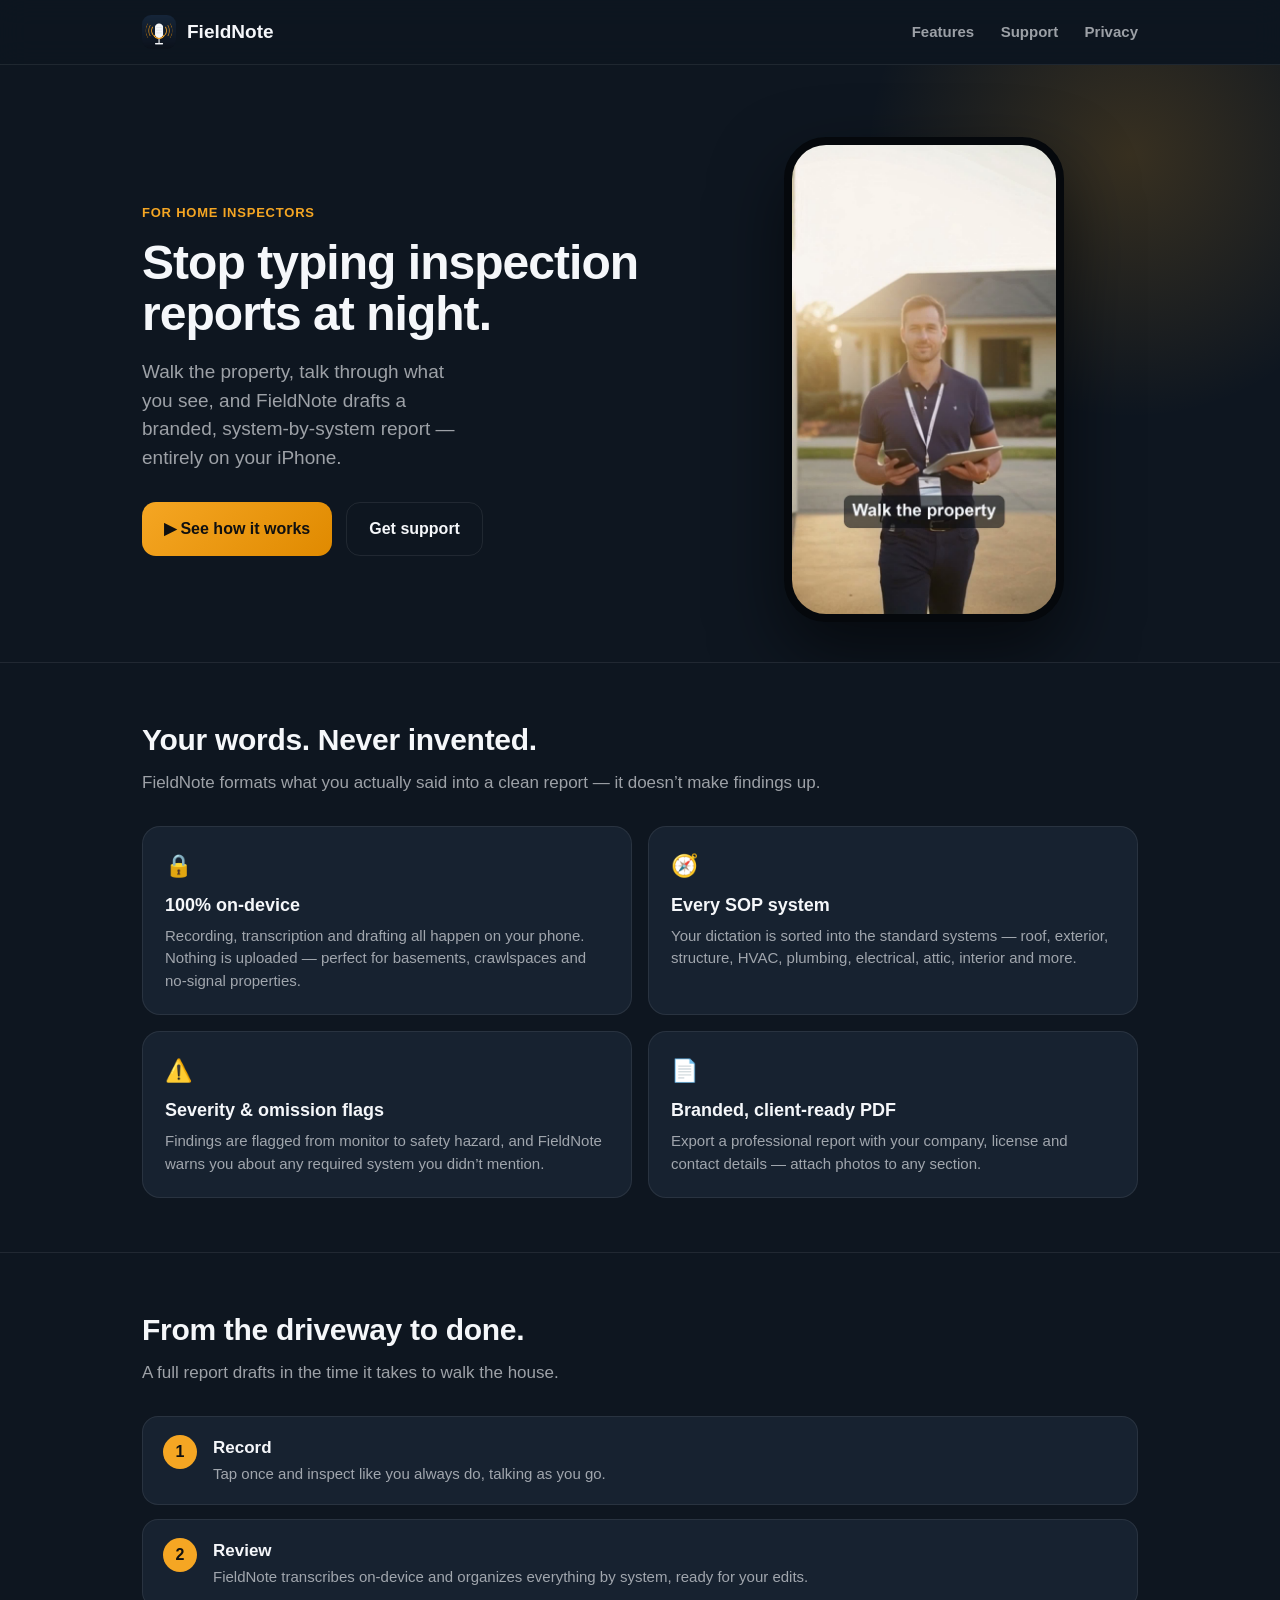
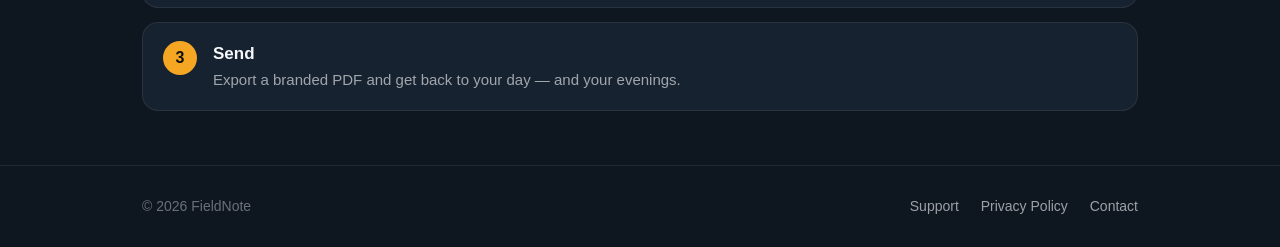
==== index.html @ 6866e4b4 "FieldNote marketing site: landing, support, privacy" ====
<!doctype html>
<html lang="en">
<head>
<meta charset="utf-8">
<meta name="viewport" content="width=device-width,initial-scale=1">
<title>FieldNote — Voice-to-report for home inspectors</title>
<meta name="description" content="Walk the property, talk, and your inspection report writes itself. 100% on-device, works with no signal. Branded, client-ready PDFs in minutes.">
<link rel="icon" href="assets/icon.png">
<link rel="stylesheet" href="styles.css">
<meta property="og:title" content="FieldNote — Voice-to-report for home inspectors">
<meta property="og:description" content="Stop typing inspection reports at night. Dictate on-site, get a branded PDF. 100% on-device.">
<meta property="og:image" content="assets/icon.png">
</head>
<body>
<nav><div class="wrap">
  <a class="brand" href="index.html"><img src="assets/icon.png" alt="FieldNote"> FieldNote</a>
  <div class="navlinks">
    <a href="#features">Features</a>
    <a href="support.html">Support</a>
    <a href="privacy.html">Privacy</a>
  </div>
</div></nav>

<header class="hero"><div class="wrap">
  <div>
    <div class="eyebrow">For home inspectors</div>
    <h1>Stop typing inspection reports at night.</h1>
    <p class="sub">Walk the property, talk through what you see, and FieldNote drafts a branded, system-by-system report — entirely on your iPhone.</p>
    <div class="cta">
      <a class="btn btn-primary" href="#features">▶ See how it works</a>
      <a class="btn btn-ghost" href="support.html">Get support</a>
    </div>
  </div>
  <div class="phone">
    <video src="assets/promo.mp4" autoplay muted loop playsinline poster="assets/poster.jpg"></video>
  </div>
</div></header>

<section class="block" id="features"><div class="wrap">
  <h2>Your words. Never invented.</h2>
  <p class="lead">FieldNote formats what you actually said into a clean report — it doesn’t make findings up.</p>
  <div class="grid">
    <div class="card"><div class="ic">🔒</div><h3>100% on-device</h3>
      <p>Recording, transcription and drafting all happen on your phone. Nothing is uploaded — perfect for basements, crawlspaces and no-signal properties.</p></div>
    <div class="card"><div class="ic">🧭</div><h3>Every SOP system</h3>
      <p>Your dictation is sorted into the standard systems — roof, exterior, structure, HVAC, plumbing, electrical, attic, interior and more.</p></div>
    <div class="card"><div class="ic">⚠️</div><h3>Severity &amp; omission flags</h3>
      <p>Findings are flagged from monitor to safety hazard, and FieldNote warns you about any required system you didn’t mention.</p></div>
    <div class="card"><div class="ic">📄</div><h3>Branded, client-ready PDF</h3>
      <p>Export a professional report with your company, license and contact details — attach photos to any section.</p></div>
  </div>
</div></section>

<section class="block"><div class="wrap">
  <h2>From the driveway to done.</h2>
  <p class="lead">A full report drafts in the time it takes to walk the house.</p>
  <div class="steps">
    <div class="step"><div class="n"></div><div><h3>Record</h3><p>Tap once and inspect like you always do, talking as you go.</p></div></div>
    <div class="step"><div class="n"></div><div><h3>Review</h3><p>FieldNote transcribes on-device and organizes everything by system, ready for your edits.</p></div></div>
    <div class="step"><div class="n"></div><div><h3>Send</h3><p>Export a branded PDF and get back to your day — and your evenings.</p></div></div>
  </div>
</div></section>

<footer><div class="wrap">
  <div>© 2026 FieldNote</div>
  <div>
    <a href="support.html">Support</a>
    <a href="privacy.html">Privacy Policy</a>
    <a href="mailto:hugomoriceau@gmail.com">Contact</a>
  </div>
</div></footer>
</body>
</html>
---- styles.css ----
:root{
  --bg:#0E1620; --bg2:#172230; --bg3:#1F2E40;
  --amber:#F5A623; --amber2:#E08A00;
  --text:#F5F7FA; --muted:rgba(245,247,250,.62); --faint:rgba(245,247,250,.40);
  --stroke:rgba(255,255,255,.08); --success:#34C759;
}
*{box-sizing:border-box;margin:0;padding:0}
html{scroll-behavior:smooth}
body{
  font-family:-apple-system,BlinkMacSystemFont,"Segoe UI",Roboto,Helvetica,Arial,sans-serif;
  background:var(--bg);color:var(--text);line-height:1.5;-webkit-font-smoothing:antialiased;
}
a{color:var(--amber);text-decoration:none}
a:hover{text-decoration:underline}
.wrap{max-width:1040px;margin:0 auto;padding:0 22px}
.container{max-width:760px;margin:0 auto;padding:0 22px}

/* nav */
nav{position:sticky;top:0;backdrop-filter:blur(14px);background:rgba(14,22,32,.7);
  border-bottom:1px solid var(--stroke);z-index:10}
nav .wrap{display:flex;align-items:center;justify-content:space-between;height:64px}
.brand{display:flex;align-items:center;gap:11px;font-weight:800;font-size:19px;color:var(--text)}
.brand img{width:34px;height:34px;border-radius:9px}
.navlinks a{color:var(--muted);margin-left:22px;font-weight:600;font-size:15px}
.navlinks a:hover{color:var(--text);text-decoration:none}

/* hero */
.hero{position:relative;overflow:hidden;padding:72px 0 40px}
.hero::before{content:"";position:absolute;top:-220px;right:-160px;width:620px;height:620px;
  background:radial-gradient(circle,rgba(245,166,35,.18),transparent 60%);pointer-events:none}
.hero .wrap{display:grid;grid-template-columns:1.1fr .9fr;gap:44px;align-items:center;position:relative}
.eyebrow{color:var(--amber);font-weight:800;letter-spacing:.06em;text-transform:uppercase;font-size:13px;margin-bottom:14px}
h1{font-size:48px;line-height:1.08;font-weight:850;letter-spacing:-.02em}
.hero p.sub{margin-top:18px;font-size:19px;color:var(--muted);max-width:30ch}
.cta{display:flex;gap:14px;margin-top:30px;flex-wrap:wrap}
.btn{display:inline-flex;align-items:center;gap:9px;font-weight:700;border-radius:14px;padding:14px 22px}
.btn-primary{background:linear-gradient(135deg,var(--amber),var(--amber2));color:#101010}
.btn-primary:hover{text-decoration:none;filter:brightness(1.05)}
.btn-ghost{border:1px solid var(--stroke);color:var(--text)}
.btn-ghost:hover{text-decoration:none;border-color:var(--amber)}
.phone{justify-self:center;width:280px;border-radius:42px;overflow:hidden;border:8px solid #05080c;
  box-shadow:0 30px 70px rgba(0,0,0,.55);background:#000}
.phone video{display:block;width:100%}

/* sections */
section.block{padding:54px 0;border-top:1px solid var(--stroke)}
h2{font-size:30px;font-weight:800;letter-spacing:-.01em;margin-bottom:8px}
.lead{color:var(--muted);font-size:17px;margin-bottom:30px}
.grid{display:grid;grid-template-columns:repeat(2,1fr);gap:16px}
.card{background:var(--bg2);border:1px solid var(--stroke);border-radius:18px;padding:22px}
.card .ic{font-size:22px}
.card h3{font-size:18px;margin:10px 0 6px}
.card p{color:var(--muted);font-size:15px}
.steps{counter-reset:s;display:grid;gap:14px}
.step{display:flex;gap:16px;align-items:flex-start;background:var(--bg2);border:1px solid var(--stroke);
  border-radius:16px;padding:18px 20px}
.step .n{counter-increment:s;flex:0 0 auto;width:34px;height:34px;border-radius:50%;
  background:var(--amber);color:#101010;font-weight:800;display:grid;place-items:center}
.step .n::before{content:counter(s)}
.step h3{font-size:17px;margin-bottom:3px}
.step p{color:var(--muted);font-size:15px}

/* content pages */
.page{padding:48px 0 80px}
.page h1{font-size:36px;margin-bottom:6px}
.page .updated{color:var(--faint);font-size:14px;margin-bottom:28px}
.page h2{font-size:21px;margin:30px 0 8px}
.page p{color:var(--muted);margin-bottom:12px}
.page ul{color:var(--muted);margin:0 0 14px 22px}
.page li{margin-bottom:7px}
.callout{background:var(--bg2);border:1px solid var(--stroke);border-left:3px solid var(--amber);
  border-radius:12px;padding:16px 18px;margin:18px 0;color:var(--text)}

/* footer */
footer{border-top:1px solid var(--stroke);padding:30px 0;color:var(--faint);font-size:14px}
footer .wrap{display:flex;justify-content:space-between;align-items:center;flex-wrap:wrap;gap:12px}
footer a{color:var(--muted);margin-left:18px}

@media(max-width:760px){
  .hero .wrap{grid-template-columns:1fr;text-align:center}
  h1{font-size:38px}.hero p.sub{margin:18px auto 0}
  .cta{justify-content:center}.grid{grid-template-columns:1fr}
  .phone{order:-1}
}
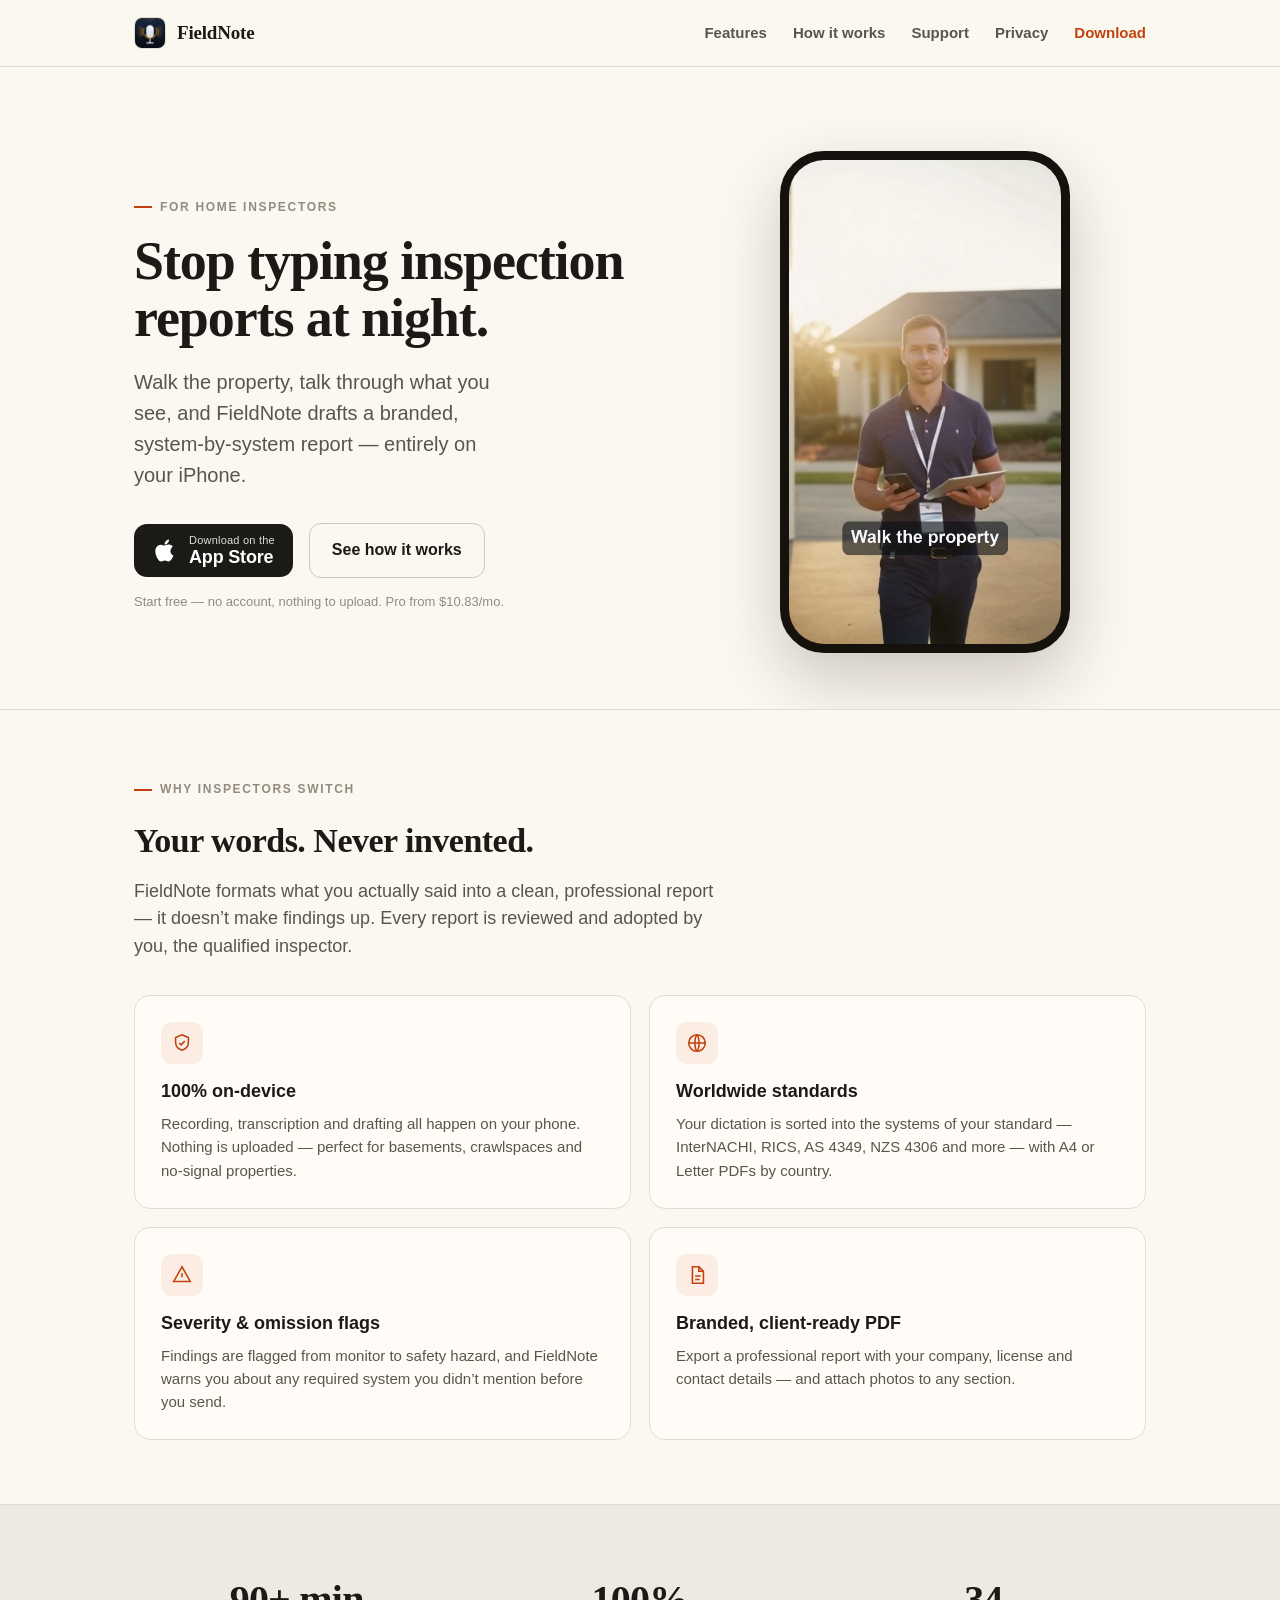
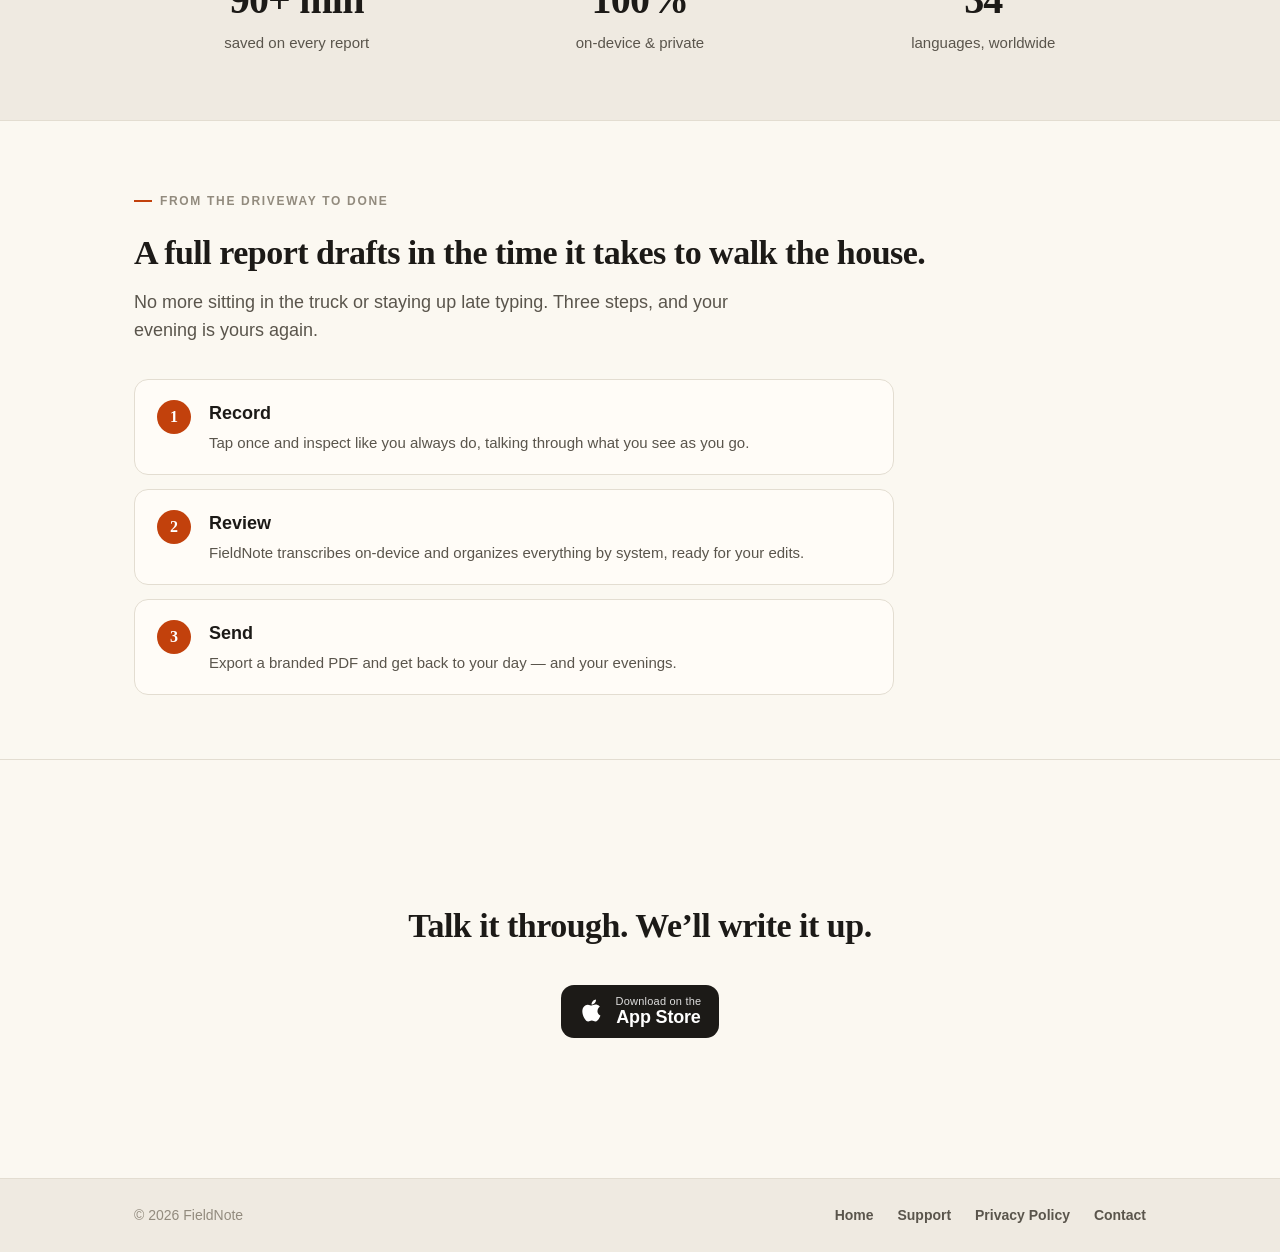
==== commit 7feb1f1a: "Site: premium Field Light redesign + App Store download CTA The app is live, so the landing page now" ====
--- a/index.html
+++ b/index.html
@@ -4,20 +4,33 @@
 <meta charset="utf-8">
 <meta name="viewport" content="width=device-width,initial-scale=1">
 <title>FieldNote — Voice-to-report for home inspectors</title>
-<meta name="description" content="Walk the property, talk, and your inspection report writes itself. 100% on-device, works with no signal. Branded, client-ready PDFs in minutes.">
+<meta name="description" content="Walk the property, talk through what you see, and FieldNote drafts a branded, system-by-system inspection report — 100% on your iPhone, even with no signal. Save 90+ minutes per report.">
+<link rel="canonical" href="https://lastoneparis.github.io/fieldnote/">
 <link rel="icon" href="assets/icon.png">
 <link rel="stylesheet" href="styles.css">
+<meta property="og:type" content="website">
 <meta property="og:title" content="FieldNote — Voice-to-report for home inspectors">
 <meta property="og:description" content="Stop typing inspection reports at night. Dictate on-site, get a branded PDF. 100% on-device.">
 <meta property="og:image" content="assets/icon.png">
+<meta property="og:url" content="https://lastoneparis.github.io/fieldnote/">
+<meta name="twitter:card" content="summary_large_image">
+<script type="application/ld+json">
+{"@context":"https://schema.org","@type":"SoftwareApplication","name":"FieldNote",
+"applicationCategory":"BusinessApplication","operatingSystem":"iOS, iPadOS",
+"description":"Voice-to-report for home inspectors. Walk the property, talk, and FieldNote drafts a branded, system-by-system inspection report entirely on-device.",
+"offers":{"@type":"Offer","price":"0","priceCurrency":"USD"},
+"url":"https://apps.apple.com/app/id6778972333"}
+</script>
 </head>
 <body>
 <nav><div class="wrap">
   <a class="brand" href="index.html"><img src="assets/icon.png" alt="FieldNote"> FieldNote</a>
   <div class="navlinks">
     <a href="#features">Features</a>
+    <a href="#how">How it works</a>
     <a href="support.html">Support</a>
     <a href="privacy.html">Privacy</a>
+    <a class="nav-cta" href="https://apps.apple.com/app/id6778972333">Download</a>
   </div>
 </div></nav>
 
@@ -27,9 +40,13 @@
     <h1>Stop typing inspection reports at night.</h1>
     <p class="sub">Walk the property, talk through what you see, and FieldNote drafts a branded, system-by-system report — entirely on your iPhone.</p>
     <div class="cta">
-      <a class="btn btn-primary" href="#features">▶ See how it works</a>
-      <a class="btn btn-ghost" href="support.html">Get support</a>
+      <a class="appstore" href="https://apps.apple.com/app/id6778972333" aria-label="Download FieldNote on the App Store">
+        <svg viewBox="0 0 24 24" aria-hidden="true"><path d="M17.05 12.04c-.03-2.6 2.13-3.85 2.22-3.91-1.21-1.77-3.09-2.01-3.76-2.04-1.6-.16-3.12.94-3.93.94-.81 0-2.06-.92-3.39-.89-1.74.03-3.35 1.01-4.25 2.57-1.81 3.14-.46 7.79 1.3 10.34.86 1.25 1.89 2.65 3.23 2.6 1.3-.05 1.79-.84 3.36-.84 1.57 0 2.01.84 3.39.81 1.4-.02 2.29-1.27 3.15-2.53.99-1.45 1.4-2.86 1.42-2.93-.03-.01-2.73-1.05-2.76-4.16zM14.6 4.6c.71-.86 1.19-2.06 1.06-3.25-1.02.04-2.26.68-2.99 1.54-.65.76-1.23 1.98-1.08 3.15 1.14.09 2.3-.58 3.01-1.44z"/></svg>
+        <span class="s"><small>Download on the</small><b>App Store</b></span>
+      </a>
+      <a class="btn btn-ghost" href="#how">See how it works</a>
     </div>
+    <p class="note">Start free — no account, nothing to upload. Pro from $10.83/mo.</p>
   </div>
   <div class="phone">
     <video src="assets/promo.mp4" autoplay muted loop playsinline poster="assets/poster.jpg"></video>
@@ -37,33 +54,66 @@
 </div></header>
 
 <section class="block" id="features"><div class="wrap">
+  <div class="eyebrow">Why inspectors switch</div>
   <h2>Your words. Never invented.</h2>
-  <p class="lead">FieldNote formats what you actually said into a clean report — it doesn’t make findings up.</p>
+  <p class="lead">FieldNote formats what you actually said into a clean, professional report — it doesn’t make findings up. Every report is reviewed and adopted by you, the qualified inspector.</p>
   <div class="grid">
-    <div class="card"><div class="ic">🔒</div><h3>100% on-device</h3>
-      <p>Recording, transcription and drafting all happen on your phone. Nothing is uploaded — perfect for basements, crawlspaces and no-signal properties.</p></div>
-    <div class="card"><div class="ic">🧭</div><h3>Every SOP system</h3>
-      <p>Your dictation is sorted into the standard systems — roof, exterior, structure, HVAC, plumbing, electrical, attic, interior and more.</p></div>
-    <div class="card"><div class="ic">⚠️</div><h3>Severity &amp; omission flags</h3>
-      <p>Findings are flagged from monitor to safety hazard, and FieldNote warns you about any required system you didn’t mention.</p></div>
-    <div class="card"><div class="ic">📄</div><h3>Branded, client-ready PDF</h3>
-      <p>Export a professional report with your company, license and contact details — attach photos to any section.</p></div>
+    <div class="card">
+      <div class="ic"><svg viewBox="0 0 24 24" aria-hidden="true"><path d="M12 3l7 3v5c0 4.5-3 7.7-7 9-4-1.3-7-4.5-7-9V6l7-3z"/><path d="M9 12l2 2 4-4"/></svg></div>
+      <h3>100% on-device</h3>
+      <p>Recording, transcription and drafting all happen on your phone. Nothing is uploaded — perfect for basements, crawlspaces and no-signal properties.</p>
+    </div>
+    <div class="card">
+      <div class="ic"><svg viewBox="0 0 24 24" aria-hidden="true"><circle cx="12" cy="12" r="9"/><path d="M3 12h18M12 3c3 3.2 3 14.8 0 18M12 3c-3 3.2-3 14.8 0 18"/></svg></div>
+      <h3>Worldwide standards</h3>
+      <p>Your dictation is sorted into the systems of your standard — InterNACHI, RICS, AS 4349, NZS 4306 and more — with A4 or Letter PDFs by country.</p>
+    </div>
+    <div class="card">
+      <div class="ic"><svg viewBox="0 0 24 24" aria-hidden="true"><path d="M12 3l9 16H3l9-16z"/><path d="M12 10v4.5M12 17.6v.01"/></svg></div>
+      <h3>Severity &amp; omission flags</h3>
+      <p>Findings are flagged from monitor to safety hazard, and FieldNote warns you about any required system you didn’t mention before you send.</p>
+    </div>
+    <div class="card">
+      <div class="ic"><svg viewBox="0 0 24 24" aria-hidden="true"><path d="M7 3h7l5 5v13H7z"/><path d="M14 3v5h5"/><path d="M10 13h6M10 17h5"/></svg></div>
+      <h3>Branded, client-ready PDF</h3>
+      <p>Export a professional report with your company, license and contact details — and attach photos to any section.</p>
+    </div>
   </div>
 </div></section>
 
-<section class="block"><div class="wrap">
-  <h2>From the driveway to done.</h2>
-  <p class="lead">A full report drafts in the time it takes to walk the house.</p>
+<section class="block alt"><div class="wrap">
+  <div class="stats">
+    <div class="stat"><b>90+ min</b><span>saved on every report</span></div>
+    <div class="stat"><b>100%</b><span>on-device &amp; private</span></div>
+    <div class="stat"><b>34</b><span>languages, worldwide</span></div>
+  </div>
+</div></section>
+
+<section class="block" id="how"><div class="wrap">
+  <div class="eyebrow">From the driveway to done</div>
+  <h2>A full report drafts in the time it takes to walk the house.</h2>
+  <p class="lead">No more sitting in the truck or staying up late typing. Three steps, and your evening is yours again.</p>
   <div class="steps">
-    <div class="step"><div class="n"></div><div><h3>Record</h3><p>Tap once and inspect like you always do, talking as you go.</p></div></div>
+    <div class="step"><div class="n"></div><div><h3>Record</h3><p>Tap once and inspect like you always do, talking through what you see as you go.</p></div></div>
     <div class="step"><div class="n"></div><div><h3>Review</h3><p>FieldNote transcribes on-device and organizes everything by system, ready for your edits.</p></div></div>
     <div class="step"><div class="n"></div><div><h3>Send</h3><p>Export a branded PDF and get back to your day — and your evenings.</p></div></div>
   </div>
 </div></section>
 
+<section class="block"><div class="closing wrap">
+  <h2 class="serif">Talk it through. We’ll write it up.</h2>
+  <div class="cta">
+    <a class="appstore" href="https://apps.apple.com/app/id6778972333" aria-label="Download FieldNote on the App Store">
+      <svg viewBox="0 0 24 24" aria-hidden="true"><path d="M17.05 12.04c-.03-2.6 2.13-3.85 2.22-3.91-1.21-1.77-3.09-2.01-3.76-2.04-1.6-.16-3.12.94-3.93.94-.81 0-2.06-.92-3.39-.89-1.74.03-3.35 1.01-4.25 2.57-1.81 3.14-.46 7.79 1.3 10.34.86 1.25 1.89 2.65 3.23 2.6 1.3-.05 1.79-.84 3.36-.84 1.57 0 2.01.84 3.39.81 1.4-.02 2.29-1.27 3.15-2.53.99-1.45 1.4-2.86 1.42-2.93-.03-.01-2.73-1.05-2.76-4.16zM14.6 4.6c.71-.86 1.19-2.06 1.06-3.25-1.02.04-2.26.68-2.99 1.54-.65.76-1.23 1.98-1.08 3.15 1.14.09 2.3-.58 3.01-1.44z"/></svg>
+      <span class="s"><small>Download on the</small><b>App Store</b></span>
+    </a>
+  </div>
+</div></section>
+
 <footer><div class="wrap">
   <div>© 2026 FieldNote</div>
-  <div>
+  <div class="links">
+    <a href="index.html">Home</a>
     <a href="support.html">Support</a>
     <a href="privacy.html">Privacy Policy</a>
     <a href="mailto:hugomoriceau@gmail.com">Contact</a>
--- a/styles.css
+++ b/styles.css
@@ -1,84 +1,138 @@
+/* FieldNote — "Field Light" editorial design system (matches the iOS app:
+   warm paper, ink, a single vermillion accent, serif mastheads, hairline rules). */
 :root{
-  --bg:#0E1620; --bg2:#172230; --bg3:#1F2E40;
-  --amber:#F5A623; --amber2:#E08A00;
-  --text:#F5F7FA; --muted:rgba(245,247,250,.62); --faint:rgba(245,247,250,.40);
-  --stroke:rgba(255,255,255,.08); --success:#34C759;
+  --paper:#FBF8F1; --paper-deep:#EFEAE1; --surface:#FFFCF7;
+  --ink:#1C1A17; --ink-2:#5A554C; --ink-3:#928B7E;
+  --hair:#E3DDD1; --hair-strong:#CFC7B8;
+  --accent:#C2410C; --accent-deep:#9A3412; --accent-soft:#FBEDE4;
+  --success:#2F7D4F;
+  --serif:"New York","Iowan Old Style","Palatino Linotype",Georgia,"Times New Roman",serif;
+  --sans:-apple-system,BlinkMacSystemFont,"Segoe UI",Roboto,Helvetica,Arial,sans-serif;
+  --maxw:1060px;
 }
 *{box-sizing:border-box;margin:0;padding:0}
-html{scroll-behavior:smooth}
-body{
-  font-family:-apple-system,BlinkMacSystemFont,"Segoe UI",Roboto,Helvetica,Arial,sans-serif;
-  background:var(--bg);color:var(--text);line-height:1.5;-webkit-font-smoothing:antialiased;
-}
-a{color:var(--amber);text-decoration:none}
+html{scroll-behavior:smooth;-webkit-text-size-adjust:100%}
+body{font-family:var(--sans);background:var(--paper);color:var(--ink);
+  line-height:1.55;-webkit-font-smoothing:antialiased;text-rendering:optimizeLegibility}
+a{color:var(--accent);text-decoration:none}
 a:hover{text-decoration:underline}
-.wrap{max-width:1040px;margin:0 auto;padding:0 22px}
-.container{max-width:760px;margin:0 auto;padding:0 22px}
+img{max-width:100%}
+.wrap{max-width:var(--maxw);margin:0 auto;padding:0 24px}
+.container{max-width:760px;margin:0 auto;padding:0 24px}
+.serif{font-family:var(--serif)}
+
+/* overline / eyebrow */
+.eyebrow{display:inline-flex;align-items:center;gap:8px;color:var(--ink-3);
+  font-weight:700;letter-spacing:.14em;text-transform:uppercase;font-size:12px;margin-bottom:16px}
+.eyebrow::before{content:"";width:18px;height:2px;background:var(--accent);display:inline-block}
 
 /* nav */
-nav{position:sticky;top:0;backdrop-filter:blur(14px);background:rgba(14,22,32,.7);
-  border-bottom:1px solid var(--stroke);z-index:10}
-nav .wrap{display:flex;align-items:center;justify-content:space-between;height:64px}
-.brand{display:flex;align-items:center;gap:11px;font-weight:800;font-size:19px;color:var(--text)}
-.brand img{width:34px;height:34px;border-radius:9px}
-.navlinks a{color:var(--muted);margin-left:22px;font-weight:600;font-size:15px}
-.navlinks a:hover{color:var(--text);text-decoration:none}
+nav{position:sticky;top:0;z-index:20;background:rgba(251,248,241,.82);
+  backdrop-filter:saturate(180%) blur(14px);border-bottom:1px solid var(--hair)}
+nav .wrap{display:flex;align-items:center;justify-content:space-between;height:66px}
+.brand{display:flex;align-items:center;gap:11px;font-weight:700;font-size:19px;color:var(--ink);
+  font-family:var(--serif);letter-spacing:-.01em}
+.brand img{width:32px;height:32px;border-radius:8px;border:1px solid var(--hair)}
+.navlinks{display:flex;align-items:center;gap:26px}
+.navlinks a{color:var(--ink-2);font-weight:600;font-size:15px}
+.navlinks a:hover{color:var(--ink);text-decoration:none}
+.navlinks a.nav-cta{color:var(--accent)}
 
 /* hero */
-.hero{position:relative;overflow:hidden;padding:72px 0 40px}
-.hero::before{content:"";position:absolute;top:-220px;right:-160px;width:620px;height:620px;
-  background:radial-gradient(circle,rgba(245,166,35,.18),transparent 60%);pointer-events:none}
-.hero .wrap{display:grid;grid-template-columns:1.1fr .9fr;gap:44px;align-items:center;position:relative}
-.eyebrow{color:var(--amber);font-weight:800;letter-spacing:.06em;text-transform:uppercase;font-size:13px;margin-bottom:14px}
-h1{font-size:48px;line-height:1.08;font-weight:850;letter-spacing:-.02em}
-.hero p.sub{margin-top:18px;font-size:19px;color:var(--muted);max-width:30ch}
-.cta{display:flex;gap:14px;margin-top:30px;flex-wrap:wrap}
-.btn{display:inline-flex;align-items:center;gap:9px;font-weight:700;border-radius:14px;padding:14px 22px}
-.btn-primary{background:linear-gradient(135deg,var(--amber),var(--amber2));color:#101010}
-.btn-primary:hover{text-decoration:none;filter:brightness(1.05)}
-.btn-ghost{border:1px solid var(--stroke);color:var(--text)}
-.btn-ghost:hover{text-decoration:none;border-color:var(--amber)}
-.phone{justify-self:center;width:280px;border-radius:42px;overflow:hidden;border:8px solid #05080c;
-  box-shadow:0 30px 70px rgba(0,0,0,.55);background:#000}
-.phone video{display:block;width:100%}
+.hero{position:relative;overflow:hidden;padding:84px 0 56px}
+.hero .wrap{display:grid;grid-template-columns:1.08fr .92fr;gap:52px;align-items:center}
+h1{font-family:var(--serif);font-size:54px;line-height:1.06;font-weight:700;letter-spacing:-.02em}
+.hero p.sub{margin-top:20px;font-size:20px;color:var(--ink-2);max-width:33ch}
+.cta{display:flex;gap:16px;margin-top:32px;flex-wrap:wrap;align-items:center}
+.btn{display:inline-flex;align-items:center;gap:9px;font-weight:700;font-size:16px;
+  border-radius:12px;padding:14px 22px;transition:transform .15s ease,filter .15s ease}
+.btn:hover{text-decoration:none;transform:translateY(-1px)}
+.btn-primary{background:var(--accent);color:#fff}
+.btn-primary:hover{filter:brightness(1.06)}
+.btn-ghost{border:1.25px solid var(--hair-strong);color:var(--ink)}
+.btn-ghost:hover{border-color:var(--accent)}
+/* official-style App Store badge */
+.appstore{display:inline-flex;align-items:center;gap:11px;background:var(--ink);color:#fff;
+  border-radius:13px;padding:10px 18px;transition:transform .15s ease}
+.appstore:hover{text-decoration:none;transform:translateY(-1px)}
+.appstore svg{width:26px;height:26px;flex:0 0 auto;fill:#fff}
+.appstore .s{display:flex;flex-direction:column;line-height:1.12}
+.appstore .s small{font-size:11px;letter-spacing:.02em;opacity:.85}
+.appstore .s b{font-size:18px;font-weight:600;letter-spacing:-.01em}
+.note{margin-top:14px;color:var(--ink-3);font-size:13px}
+
+/* phone mock */
+.phone{justify-self:center;width:290px;border-radius:44px;overflow:hidden;
+  border:9px solid #15110d;box-shadow:0 26px 64px rgba(40,24,12,.22);background:#000}
+.phone video,.phone img{display:block;width:100%}
 
 /* sections */
-section.block{padding:54px 0;border-top:1px solid var(--stroke)}
-h2{font-size:30px;font-weight:800;letter-spacing:-.01em;margin-bottom:8px}
-.lead{color:var(--muted);font-size:17px;margin-bottom:30px}
-.grid{display:grid;grid-template-columns:repeat(2,1fr);gap:16px}
-.card{background:var(--bg2);border:1px solid var(--stroke);border-radius:18px;padding:22px}
-.card .ic{font-size:22px}
-.card h3{font-size:18px;margin:10px 0 6px}
-.card p{color:var(--muted);font-size:15px}
-.steps{counter-reset:s;display:grid;gap:14px}
-.step{display:flex;gap:16px;align-items:flex-start;background:var(--bg2);border:1px solid var(--stroke);
-  border-radius:16px;padding:18px 20px}
+section.block{padding:64px 0;border-top:1px solid var(--hair)}
+section.block.alt{background:var(--paper-deep)}
+h2{font-family:var(--serif);font-size:34px;font-weight:700;letter-spacing:-.015em;margin-bottom:10px}
+h3{font-size:18px;font-weight:700;margin:14px 0 6px}
+.lead{color:var(--ink-2);font-size:18px;margin-bottom:34px;max-width:60ch}
+
+/* feature cards (SVG icons, hairline, paper) */
+.grid{display:grid;grid-template-columns:repeat(2,1fr);gap:18px}
+.card{background:var(--surface);border:1px solid var(--hair);border-radius:16px;padding:26px;
+  transition:border-color .2s ease,transform .2s ease}
+.card:hover{border-color:var(--hair-strong);transform:translateY(-2px)}
+.card .ic{width:42px;height:42px;display:grid;place-items:center;border-radius:11px;
+  background:var(--accent-soft);margin-bottom:6px}
+.card .ic svg{width:22px;height:22px;stroke:var(--accent);fill:none;stroke-width:1.7}
+.card p{color:var(--ink-2);font-size:15px}
+
+/* steps */
+.steps{counter-reset:s;display:grid;gap:14px;max-width:760px}
+.step{display:flex;gap:18px;align-items:flex-start;background:var(--surface);
+  border:1px solid var(--hair);border-radius:14px;padding:20px 22px}
 .step .n{counter-increment:s;flex:0 0 auto;width:34px;height:34px;border-radius:50%;
-  background:var(--amber);color:#101010;font-weight:800;display:grid;place-items:center}
+  background:var(--accent);color:#fff;font-weight:700;display:grid;place-items:center;font-family:var(--serif)}
 .step .n::before{content:counter(s)}
-.step h3{font-size:17px;margin-bottom:3px}
-.step p{color:var(--muted);font-size:15px}
+.step h3{margin:0 0 3px}
+.step p{color:var(--ink-2);font-size:15px}
 
-/* content pages */
-.page{padding:48px 0 80px}
-.page h1{font-size:36px;margin-bottom:6px}
-.page .updated{color:var(--faint);font-size:14px;margin-bottom:28px}
-.page h2{font-size:21px;margin:30px 0 8px}
-.page p{color:var(--muted);margin-bottom:12px}
-.page ul{color:var(--muted);margin:0 0 14px 22px}
-.page li{margin-bottom:7px}
-.callout{background:var(--bg2);border:1px solid var(--stroke);border-left:3px solid var(--amber);
-  border-radius:12px;padding:16px 18px;margin:18px 0;color:var(--text)}
+/* stat / trust strip */
+.stats{display:grid;grid-template-columns:repeat(3,1fr);gap:18px;text-align:center}
+.stat b{display:block;font-family:var(--serif);font-size:40px;font-weight:700;color:var(--ink);letter-spacing:-.02em}
+.stat span{color:var(--ink-2);font-size:15px}
+
+/* closing CTA band */
+.closing{text-align:center;padding:76px 0}
+.closing h2{margin-bottom:18px}
+.closing .cta{justify-content:center}
+
+/* content pages (privacy / support) */
+main.page{padding:60px 0 40px}
+main.page h1{font-family:var(--serif);font-size:40px;margin-bottom:6px}
+main.page h2{font-size:22px;margin:30px 0 8px}
+main.page p,main.page li{color:var(--ink-2);font-size:16px;margin-bottom:12px}
+main.page ul{margin:8px 0 14px 22px}
+main.page li{margin:6px 0}
+.updated{color:var(--ink-3);font-size:14px;margin-bottom:24px}
+.callout{background:var(--accent-soft);border:1px solid #f0d9c9;border-left:3px solid var(--accent);
+  border-radius:12px;padding:18px 20px;margin:20px 0;color:var(--ink);font-size:16px}
+details{background:var(--surface);border:1px solid var(--hair);border-radius:12px;padding:4px 18px;margin:10px 0}
+summary{cursor:pointer;font-weight:600;padding:14px 0;color:var(--ink)}
+details p{padding-bottom:14px;margin-bottom:0}
 
 /* footer */
-footer{border-top:1px solid var(--stroke);padding:30px 0;color:var(--faint);font-size:14px}
-footer .wrap{display:flex;justify-content:space-between;align-items:center;flex-wrap:wrap;gap:12px}
-footer a{color:var(--muted);margin-left:18px}
+footer{border-top:1px solid var(--hair);background:var(--paper-deep)}
+footer .wrap{display:flex;align-items:center;justify-content:space-between;padding-top:26px;padding-bottom:26px;
+  flex-wrap:wrap;gap:12px;color:var(--ink-3);font-size:14px}
+footer a{color:var(--ink-2);margin-left:20px;font-weight:600}
+footer .links a:first-child{margin-left:0}
 
-@media(max-width:760px){
-  .hero .wrap{grid-template-columns:1fr;text-align:center}
-  h1{font-size:38px}.hero p.sub{margin:18px auto 0}
-  .cta{justify-content:center}.grid{grid-template-columns:1fr}
-  .phone{order:-1}
+/* responsive */
+@media(max-width:820px){
+  .hero{padding:54px 0 36px}
+  .hero .wrap{grid-template-columns:1fr;gap:36px}
+  .phone{order:-1;width:240px}
+  h1{font-size:40px}
+  h2{font-size:28px}
+  .grid{grid-template-columns:1fr}
+  .stats{grid-template-columns:1fr;gap:24px}
+  .navlinks{gap:16px}
+  .navlinks a:not(.nav-cta){display:none}
 }
